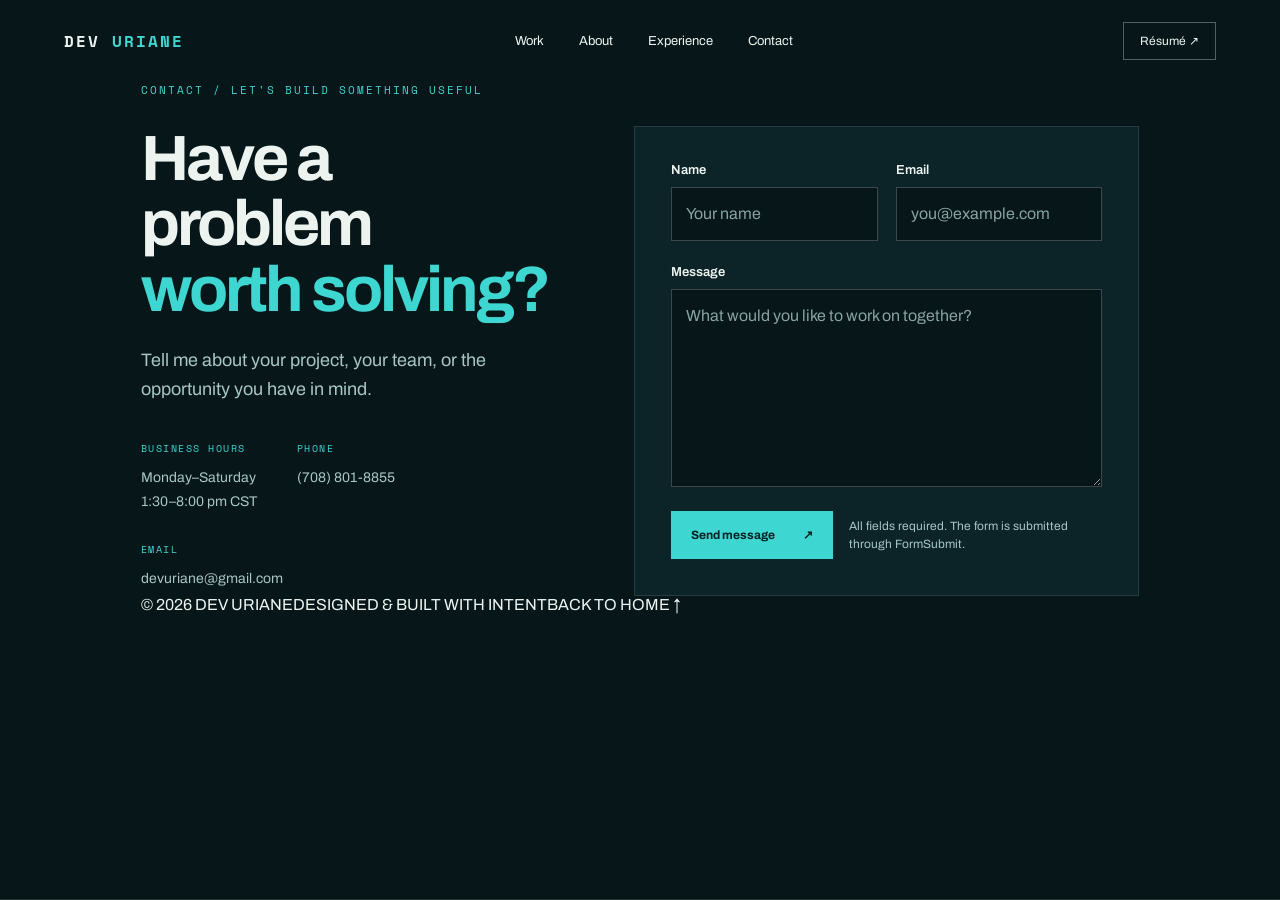
==== contact.html @ dd5e5872 "Add dedicated contact page with form and contact details" ====
<!doctype html>
<html lang="en">
  <head>
    <meta charset="utf-8" />
    <meta name="viewport" content="width=device-width, initial-scale=1" />
    <meta name="description" content="Contact Uriane Robinson about software, web development, digital strategy, analytics, and creative technology." />
    <meta name="author" content="Uriane Robinson" />
    <meta name="theme-color" content="#071719" />
    <meta property="og:type" content="website" />
    <meta property="og:title" content="Contact | Uriane Robinson — Dev Uriane" />
    <meta property="og:description" content="Tell me about your project, your team, or the opportunity you have in mind." />
    <meta property="og:url" content="https://yurijha.github.io/Brittany/contact.html" />
    <link rel="canonical" href="https://yurijha.github.io/Brittany/contact.html" />
    <title>Contact | Uriane Robinson — Dev Uriane</title>
    <link rel="preconnect" href="https://fonts.googleapis.com" />
    <link rel="preconnect" href="https://fonts.gstatic.com" crossorigin />
    <link href="https://fonts.googleapis.com/css2?family=Archivo:wght@400;500;600;700;800&family=Space+Mono:wght@400;700&display=swap" rel="stylesheet" />
    <link rel="stylesheet" href="Brittany.css" />
    <link rel="stylesheet" href="Brittany-overrides.css?v=work-centered-3" />
    <style>
      .contact-page { min-height: 100vh; padding-top: 82px; }
      .contact-page .contact-layout { display:grid; grid-template-columns:minmax(0, .9fr) minmax(0, 1.1fr); gap:8%; align-items:start; }
      .contact-page .contact-intro h1 { font-size:clamp(42px, 5vw, 76px); line-height:1.02; letter-spacing:-3px; margin:0 0 24px; }
      .contact-page .contact-intro h1 em { color:var(--cyan); font-style:normal; }
      .contact-page .contact-description { max-width:410px; color:var(--soft); font-size:18px; line-height:1.6; margin:0 0 24px; }
      .contact-page .contact-details { display:flex; flex-wrap:wrap; gap:28px 40px; margin:38px 0 0; }
      .contact-page .contact-details dt { font:10px "Space Mono",monospace; letter-spacing:1.5px; color:var(--cyan); margin-bottom:10px; }
      .contact-page .contact-details dd { margin:0; color:var(--soft); font-size:14px; line-height:1.7; overflow-wrap:anywhere; }
      .contact-page .contact-details a:hover { color:var(--cyan); }
      .contact-page .contact-form { min-width:0; background:var(--panel); border:1px solid var(--line); padding:clamp(20px,3vw,36px); }
      .contact-page .contact-fields { display:grid; grid-template-columns:minmax(0,1fr) minmax(0,1fr); gap:18px; }
      .contact-page .contact-field { display:flex; flex-direction:column; gap:10px; margin-bottom:24px; min-width:0; }
      .contact-page .contact-field label { font-size:13px; font-weight:600; }
      .contact-page .contact-field input,.contact-page .contact-field textarea { width:100%; min-width:0; border:1px solid #ffffff35; border-radius:0; background:#071719; color:var(--white); padding:14px; font:inherit; font-size:16px; line-height:1.5; }
      .contact-page .contact-field textarea { resize:vertical; min-height:170px; }
      .contact-page .contact-field input::placeholder,.contact-page .contact-field textarea::placeholder { color:var(--soft); opacity:.8; }
      .contact-page .contact-submit { display:flex; flex-wrap:wrap; gap:16px; align-items:center; }
      .contact-page .contact-submit button { border:0; cursor:pointer; min-height:48px; }
      .contact-page .contact-submit button:hover { background:#78e6e0; }
      .contact-page .contact-submit p { font-size:12px; line-height:1.5; color:var(--soft); max-width:220px; margin:0; }
      .contact-page .kicker { margin-bottom:28px; }
      @media(max-width:900px) { .contact-page .contact-layout { grid-template-columns:1fr; gap:42px; } }
      @media(max-width:480px) { .contact-page .contact-fields { grid-template-columns:1fr; gap:0; } }
    </style>
  </head>
  <body>
    <a class="skip-link" href="#contact-main">Skip to content</a>
    <header class="topbar">
      <a class="brand" href="index.html#top">DEV <span>URIANE</span></a>
      <nav id="primary-navigation" aria-label="Primary navigation">
        <a href="index.html#work">Work</a><a href="index.html#about">About</a><a href="index.html#experience">Experience</a><a href="contact.html" aria-current="page">Contact</a>
      </nav>
      <a class="resume" href="https://raw.githubusercontent.com/Yurijha/Dev-Uriane/master/Uriane%20Robinson%20-%20Dev%20Uriane%20.pdf" target="_blank" rel="noopener">Résumé ↗</a>
      <button class="menu" type="button" aria-label="Open menu" aria-controls="primary-navigation" aria-expanded="false">☰</button>
    </header>
    <main id="contact-main" class="contact-page section" tabindex="-1">
      <p class="kicker">CONTACT / LET'S BUILD SOMETHING USEFUL</p>
      <div class="contact-layout">
        <div class="contact-intro">
          <h1>Have a problem<br /><em>worth solving?</em></h1>
          <p class="contact-description">Tell me about your project, your team, or the opportunity you have in mind.</p>
          <dl class="contact-details">
            <div><dt>BUSINESS HOURS</dt><dd>Monday–Saturday<br />1:30–8:00 pm CST</dd></div>
            <div><dt>PHONE</dt><dd><a href="tel:+17088018855">(708) 801-8855</a></dd></div>
            <div><dt>EMAIL</dt><dd><a href="mailto:devuriane@gmail.com">devuriane@gmail.com</a></dd></div>
          </dl>
        </div>
        <form class="contact-form" action="https://formsubmit.co/urianer2@outlook.com" method="POST" target="_blank" rel="noopener">
          <div class="contact-fields">
            <div class="contact-field"><label for="contact-name">Name</label><input id="contact-name" name="name" type="text" autocomplete="name" placeholder="Your name" required /></div>
            <div class="contact-field"><label for="contact-email">Email</label><input id="contact-email" name="email" type="email" autocomplete="email" placeholder="you@example.com" required /></div>
          </div>
          <div class="contact-field"><label for="contact-message">Message</label><textarea id="contact-message" name="message" rows="7" placeholder="What would you like to work on together?" required></textarea></div>
          <div class="contact-submit"><button class="button" type="submit">Send message <span aria-hidden="true">↗</span></button><p>All fields required. The form is submitted through FormSubmit.</p></div>
        </form>
      </div>
      <footer class="site-footer">
        <span>© 2026 DEV URIANE</span><span>DESIGNED &amp; BUILT WITH INTENT</span><a href="index.html#top">BACK TO HOME ↑</a>
      </footer>
    </main>
    <script src="Brittany.js"></script>
  </body>
</html>
---- Brittany.css ----
:root{--bg:#071719;--panel:#0c2428;--cyan:#3dd6d0;--soft:#a7c5c4;--white:#edf4ef;--line:#ffffff1b;font-family:Archivo,Arial,sans-serif;color:var(--white);background:var(--bg)}*{box-sizing:border-box}html{scroll-behavior:smooth}body{margin:0;background:var(--bg)}a{color:inherit;text-decoration:none}button{font:inherit;color:inherit}.topbar{height:82px;position:fixed;z-index:10;inset:0 0 auto;padding:0 5%;display:flex;align-items:center;justify-content:space-between;border-bottom:1px solid transparent;transition:.3s}.topbar.scrolled{background:#071719e8;backdrop-filter:blur(16px);border-color:var(--line)}.brand{font:700 16px 'Space Mono';letter-spacing:2px}.brand span{color:var(--cyan)}nav{display:flex;gap:35px;font-size:13px}.topbar nav a:hover,.text-link:hover,footer a:hover{color:var(--cyan)}.resume{border:1px solid #ffffff50;padding:11px 16px;font-size:12px}.menu{display:none;background:none;border:0}.hero{min-height:100svh;position:relative;display:flex;align-items:center;padding:130px 11% 90px;overflow:hidden;border-bottom:1px solid var(--line)}.hero-art{position:absolute;inset:0;background:linear-gradient(90deg,#071719f2 0%,#071719d0 42%,#07171952),url('https://raw.githubusercontent.com/Yurijha/Dev-Uriane/master/Uriane%20Robinson%20-%20Dev%20Uriane.jpg') center right/cover no-repeat;filter:saturate(.72);z-index:-1}.hero:after{content:'';position:absolute;inset:0;background:linear-gradient(120deg,transparent 0 55%,#3dd6d015 75%,transparent);pointer-events:none}.hero-copy{max-width:720px}.kicker{font:11px 'Space Mono';letter-spacing:2px;color:var(--cyan);margin:0 0 25px}.hero h1{font-size:clamp(48px,8vw,122px);line-height:.98;letter-spacing:-6px;margin:0 0 35px;font-weight:700}.hero h1 i{display:inline-block;width:13px;height:13px;background:var(--cyan);margin-left:10px;animation:blink 1s steps(2) infinite}.intro{font-size:clamp(20px,2.3vw,31px);line-height:1.25;max-width:620px;color:#dce9e5;margin:0 0 35px}.hero-actions{display:flex;align-items:center;gap:30px}.button{background:var(--cyan);color:#062023;padding:15px 20px;font-size:12px;font-weight:700}.button span{margin-left:26px}.text-link{font-size:13px}.hero-meta{position:absolute;bottom:28px;left:5%;right:5%;display:flex;justify-content:space-between;color:#a3bbbb;font:10px 'Space Mono';letter-spacing:1px}.section{padding:135px 11%;border-bottom:1px solid var(--line)}.section-head{display:grid;grid-template-columns:1fr 1fr;align-items:end;margin-bottom:70px}.section h2{font-size:clamp(40px,5vw,75px);line-height:1.03;letter-spacing:-3px;margin:0}.section h2 em{font-style:normal;color:var(--cyan)}.lede{color:var(--soft);max-width:370px;line-height:1.7;justify-self:end}.cards{display:grid;grid-template-columns:1.2fr 1fr 1fr;gap:18px}.card{background:var(--panel);min-height:390px;display:flex;flex-direction:column;border:1px solid var(--line);transition:transform .3s,border-color .3s}.card:hover{transform:translateY(-8px);border-color:#3dd6d06b}.card-visual{height:235px;position:relative;padding:24px;overflow:hidden;background:#0c2d31}.card-visual span{font:12px 'Space Mono';color:var(--cyan)}.card-visual b{position:absolute;bottom:22px;left:24px;font:18px 'Space Mono';letter-spacing:1px}.cyan-grid{background:linear-gradient(135deg,#103e43,#0c2529),repeating-linear-gradient(45deg,#3dd6d010 0 1px,transparent 1px 24px)}.dark-grid{background:radial-gradient(circle at 70% 30%,#2b8c8c66,transparent 32%),#09191c}.portrait{background:linear-gradient(0deg,#071719aa,transparent),url('https://raw.githubusercontent.com/Yurijha/Dev-Uriane/master/Uriane%20Robinson%20-%20Dev%20Uriane.jpg') center/cover}.card-info{padding:24px}.card-info p{font:10px 'Space Mono';color:var(--cyan);letter-spacing:1px}.card h3{font-size:22px;line-height:1.15;margin:20px 0 30px}.card-info a{font-size:12px;color:var(--soft)}.about{display:grid;grid-template-columns:1fr 1fr;gap:10%;background:#0a2024}.about-copy{padding-top:40px}.about-copy>p{font-size:22px;line-height:1.45;color:#dbe7e3;margin:0 0 28px}.skills{display:flex;flex-wrap:wrap;gap:10px;margin-top:45px}.skills span{border:1px solid #ffffff35;padding:10px 12px;font:10px 'Space Mono';color:var(--soft)}.contact{min-height:72vh;display:flex;flex-direction:column;justify-content:center}.contact h2{margin-bottom:45px}.email{font-size:clamp(24px,4vw,58px);color:var(--cyan);border-bottom:1px solid var(--cyan);width:max-content}.contact footer{margin-top:130px;display:flex;justify-content:space-between;color:#9bb4b3;font:10px 'Space Mono';letter-spacing:1px}.contact footer a{color:var(--white)}@keyframes blink{50%{opacity:0}}@media(max-width:760px){.topbar{height:70px}.topbar nav,.resume{display:none}.menu{display:block;border:1px solid #ffffff40;padding:8px 11px}.hero{padding:120px 8% 110px}.hero-art{background-position:65% center}.hero h1{letter-spacing:-3px}.hero-meta{left:8%;right:8%;font-size:8px}.hero-meta span:nth-child(2){display:none}.section{padding:95px 8%}.section-head,.about{display:block}.lede{margin-top:25px}.cards{grid-template-columns:1fr}.card{min-height:330px}.card-visual{height:190px}.about-copy{padding-top:35px}.about-copy>p{font-size:19px}.contact footer{display:grid;gap:17px;margin-top:90px}.email{font-size:27px}}


/* Accessibility and responsive navigation */
.skip-link {
  position: absolute;
  top: 8px;
  left: 8px;
  z-index: 100;
  padding: 12px 16px;
  color: #062023;
  background: var(--cyan);
  transform: translateY(-160%);
}
.skip-link:focus { transform: translateY(0); }
:where(a, button, input, textarea, iframe):focus-visible {
  outline: 2px solid var(--cyan);
  outline-offset: 4px;
}
.menu { cursor: pointer; }
@media (max-width: 760px) {
  .topbar { gap: 12px; }
  .topbar nav {
    display: none;
    position: absolute;
    top: 70px;
    left: 0;
    right: 0;
    padding: 18px 8% 24px;
    background: #071719f7;
    border-bottom: 1px solid var(--line);
    flex-direction: column;
    gap: 0;
  }
  .topbar.nav-open nav { display: flex; }
  .topbar nav a {
    display: block;
    padding: 15px 0;
    border-bottom: 1px solid var(--line);
  }
  .topbar nav a:last-child { border-bottom: 0; }
}
@media (prefers-reduced-motion: reduce) {
  *, *::before, *::after {
    scroll-behavior: auto !important;
    animation-duration: 0.01ms !important;
    animation-iteration-count: 1 !important;
    transition-duration: 0.01ms !important;
  }
}
---- Brittany-overrides.css ----
.about-copy > p {
  font-size: 20px;
  line-height: 1.55;
  margin-bottom: 24px;
}
.skills {
  margin-top: 38px;
}
.experience {
  background: #071719;
}
.company-grid {
  display: grid;
  grid-template-columns: repeat(2, 1fr);
  gap: 14px;
}
.company {
  display: flex;
  align-items: center;
  gap: 20px;
  padding: 20px;
  border: 1px solid var(--line);
  background: #0b2226;
}
.company-mark {
  width: 58px;
  height: 58px;
  display: grid;
  place-items: center;
  flex: none;
  border: 1px solid #ffffff42;
  color: var(--cyan);
  font: 700 13px "Space Mono";
  letter-spacing: -1px;
}
.company b {
  display: block;
  font-size: 13px;
  letter-spacing: 1px;
}
.company span {
  display: block;
  margin-top: 8px;
  color: var(--soft);
  font-size: 12px;
  line-height: 1.5;
}
.c4 {
  font-size: 18px;
}
.milhouse {
  font-size: 24px;
}
.ewb {
  background: var(--cyan);
  color: #062023;
  border-color: var(--cyan);
}
.dev {
  border-radius: 50%;
}
@media (max-width: 760px) {
  .cards,
  .company-grid {
    grid-template-columns: 1fr;
  }
  .about-copy > p {
    font-size: 18px;
  }
  .experience .section-head {
    display: block;
  }
}

/* Keep the section marker left; center the statement across the full section. */
.work .section-head {
  display: grid;
  grid-template-columns: minmax(0, 1fr);
  align-items: start;
  gap: 32px;
}
.work .section-head > .kicker {
  justify-self: start;
  text-align: left;
  margin: 0;
}
.work-heading {
  width: 100%;
  max-width: 1050px;
  min-width: 0;
  justify-self: center;
  text-align: center;
}
.work-heading h2 {
  font-size: clamp(36px, 5vw, 75px);
  text-align: center;
}
.work-heading h2 > span,
.work-heading h2 > em {
  display: block;
  text-wrap: balance;
}
.work-heading h2 small {
  display: block;
  margin: 28px auto 0;
  padding: 0;
  width: 100%;
  max-width: 640px;
  color: var(--soft);
  font-family: inherit;
  font-weight: 500;
  font-size: clamp(18px, 2vw, 28px);
  line-height: 1.35;
  letter-spacing: normal;
  text-align: center;
  text-wrap: balance;
}
@media (max-width: 760px) {
  .work .section-head {
    gap: 28px;
  }
  .work-heading h2 {
    letter-spacing: -1.5px;
  }
  .work-heading h2 small {
    margin-top: 24px;
    font-size: 20px;
  }
}
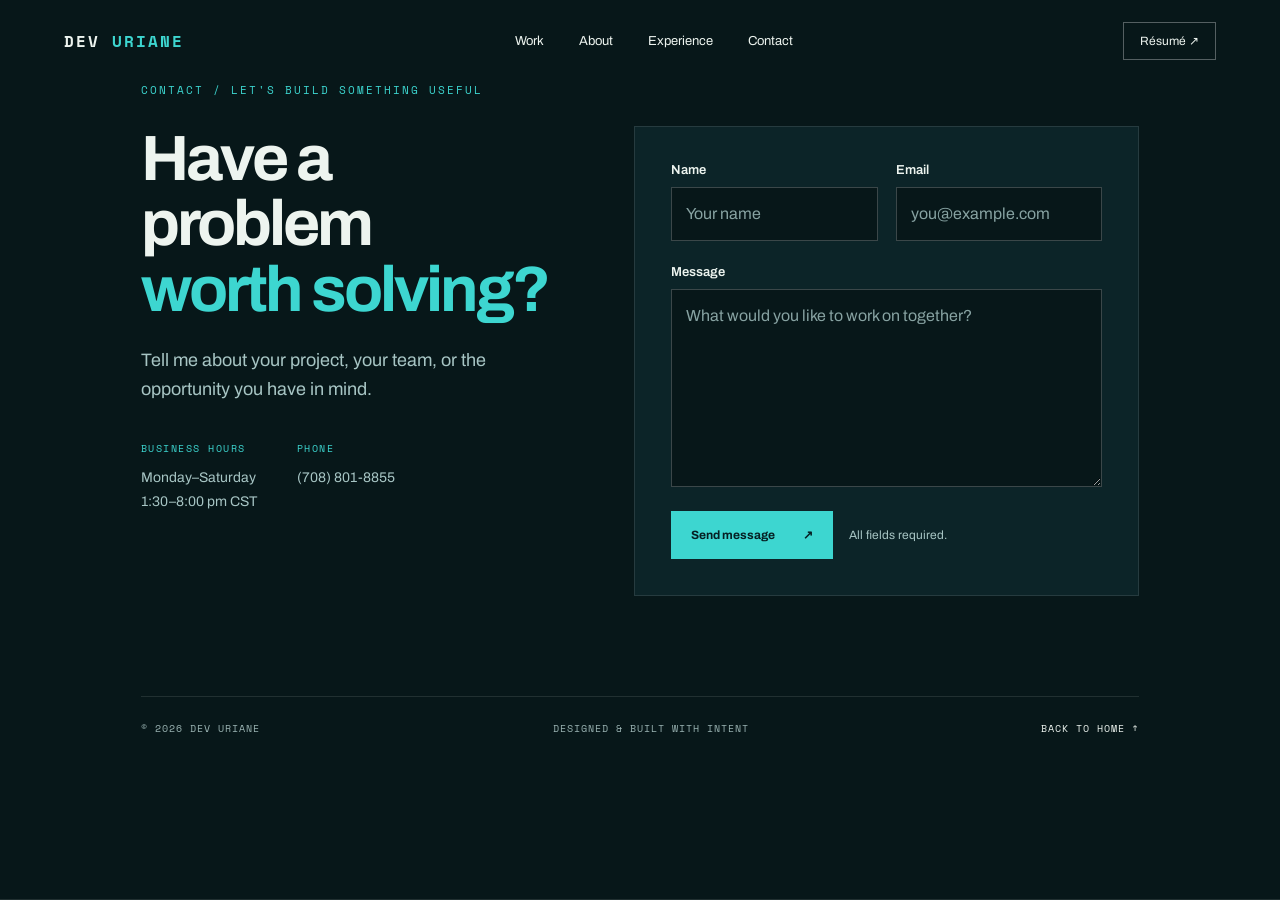
==== commit 80e6195a: "Update contact.html" ====
--- a/contact.html
+++ b/contact.html
@@ -62,7 +62,6 @@
           <dl class="contact-details">
             <div><dt>BUSINESS HOURS</dt><dd>Monday–Saturday<br />1:30–8:00 pm CST</dd></div>
             <div><dt>PHONE</dt><dd><a href="tel:+17088018855">(708) 801-8855</a></dd></div>
-            <div><dt>EMAIL</dt><dd><a href="mailto:devuriane@gmail.com">devuriane@gmail.com</a></dd></div>
           </dl>
         </div>
         <form class="contact-form" action="https://formsubmit.co/urianer2@outlook.com" method="POST" target="_blank" rel="noopener">
@@ -71,7 +70,7 @@
             <div class="contact-field"><label for="contact-email">Email</label><input id="contact-email" name="email" type="email" autocomplete="email" placeholder="you@example.com" required /></div>
           </div>
           <div class="contact-field"><label for="contact-message">Message</label><textarea id="contact-message" name="message" rows="7" placeholder="What would you like to work on together?" required></textarea></div>
-          <div class="contact-submit"><button class="button" type="submit">Send message <span aria-hidden="true">↗</span></button><p>All fields required. The form is submitted through FormSubmit.</p></div>
+          <div class="contact-submit"><button class="button" type="submit">Send message <span aria-hidden="true">↗</span></button><p>All fields required.</p></div>
         </form>
       </div>
       <footer class="site-footer">
@@ -80,4 +79,4 @@
     </main>
     <script src="Brittany.js"></script>
   </body>
-</html>+</html>
--- a/Brittany.css
+++ b/Brittany.css
@@ -48,3 +48,8 @@
     transition-duration: 0.01ms !important;
   }
 }
+
+.site-footer{margin-top:100px;padding-top:24px;border-top:1px solid var(--line);display:flex;justify-content:space-between;gap:18px;color:#9bb4b3;font:10px 'Space Mono';letter-spacing:1px}
+.site-footer a{color:var(--white)}
+.site-footer a:hover{color:var(--cyan)}
+@media(max-width:760px){.site-footer{display:grid;gap:17px;margin-top:75px}}
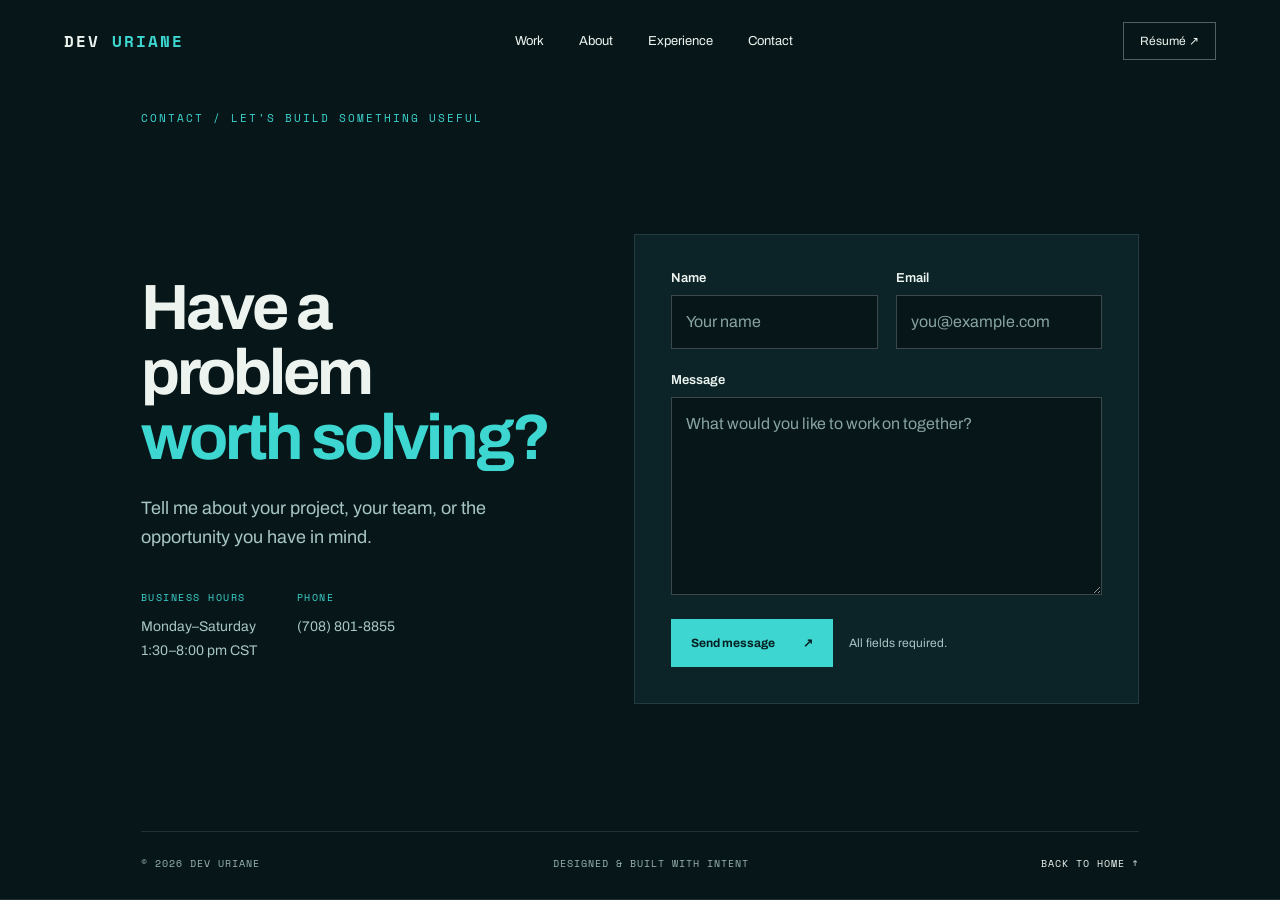
==== commit 92e09e7e: "Center contact content and lower footer" ====
--- a/contact.html
+++ b/contact.html
@@ -3,11 +3,11 @@
   <head>
     <meta charset="utf-8" />
     <meta name="viewport" content="width=device-width, initial-scale=1" />
-    <meta name="description" content="Contact Uriane Robinson about software, web development, digital strategy, analytics, and creative technology." />
+    <meta name="description" content="Contact Uriane Robinson about full-stack software engineering, technical account management, digital strategy, and engineering project delivery." />
     <meta name="author" content="Uriane Robinson" />
     <meta name="theme-color" content="#071719" />
     <meta property="og:type" content="website" />
-    <meta property="og:title" content="Contact | Uriane Robinson — Dev Uriane" />
+    <meta property="og:title" content="Contact | Uriane Robinson — Full-Stack Engineering & Technical Account Management" />
     <meta property="og:description" content="Tell me about your project, your team, or the opportunity you have in mind." />
     <meta property="og:url" content="https://yurijha.github.io/Brittany/contact.html" />
     <link rel="canonical" href="https://yurijha.github.io/Brittany/contact.html" />
@@ -18,8 +18,24 @@
     <link rel="stylesheet" href="Brittany.css" />
     <link rel="stylesheet" href="Brittany-overrides.css?v=work-centered-3" />
     <style>
-      .contact-page { min-height: 100vh; padding-top: 82px; }
-      .contact-page .contact-layout { display:grid; grid-template-columns:minmax(0, .9fr) minmax(0, 1.1fr); gap:8%; align-items:start; }
+      .contact-page {
+        min-height: 100vh;
+        min-height: 100svh;
+        padding: 110px 11% 28px;
+        display: flex;
+        flex-direction: column;
+      }
+      .contact-page > .kicker { margin-bottom: 24px; }
+      .contact-page .contact-layout {
+        display: grid;
+        grid-template-columns: minmax(0, .9fr) minmax(0, 1.1fr);
+        gap: 8%;
+        align-items: center;
+        flex: 1;
+      }
+      .contact-page > .site-footer {
+        margin-top: 48px;
+      }
       .contact-page .contact-intro h1 { font-size:clamp(42px, 5vw, 76px); line-height:1.02; letter-spacing:-3px; margin:0 0 24px; }
       .contact-page .contact-intro h1 em { color:var(--cyan); font-style:normal; }
       .contact-page .contact-description { max-width:410px; color:var(--soft); font-size:18px; line-height:1.6; margin:0 0 24px; }
@@ -39,8 +55,8 @@
       .contact-page .contact-submit button:hover { background:#78e6e0; }
       .contact-page .contact-submit p { font-size:12px; line-height:1.5; color:var(--soft); max-width:220px; margin:0; }
       .contact-page .kicker { margin-bottom:28px; }
-      @media(max-width:900px) { .contact-page .contact-layout { grid-template-columns:1fr; gap:42px; } }
-      @media(max-width:480px) { .contact-page .contact-fields { grid-template-columns:1fr; gap:0; } }
+      @media(max-width:900px) { .contact-page { padding: 100px 8% 28px; } .contact-page .contact-layout { grid-template-columns:1fr; gap:42px; flex: initial; } .contact-page > .site-footer { margin-top: 64px; } }
+      @media(max-width:480px) { .contact-page .contact-fields { grid-template-columns:1fr; gap:0; } .contact-page { min-height: 100svh; } }
     </style>
   </head>
   <body>
--- a/Brittany-overrides.css
+++ b/Brittany-overrides.css
@@ -127,3 +127,161 @@
     font-size: 20px;
   }
 }
+
+
+/* Services-first homepage structure */
+.services .section-head {
+  grid-template-columns: minmax(0, 1.1fr) minmax(0, .8fr);
+  gap: 8%;
+  align-items: end;
+}
+.service-grid {
+  display: grid;
+  grid-template-columns: repeat(3, minmax(0, 1fr));
+  gap: 16px;
+}
+.service-card {
+  position: relative;
+  min-height: 350px;
+  padding: 28px;
+  border: 1px solid var(--line);
+  background: linear-gradient(145deg, #0c2428, #091d20);
+  display: flex;
+  flex-direction: column;
+  transition: transform .25s ease, border-color .25s ease;
+}
+.service-card:hover {
+  transform: translateY(-5px);
+  border-color: #3dd6d06b;
+}
+.service-number {
+  position: absolute;
+  top: 24px;
+  right: 24px;
+  color: #a7c5c4;
+  font: 11px 'Space Mono', monospace;
+}
+.service-symbol {
+  display: grid;
+  place-items: center;
+  width: 52px;
+  height: 52px;
+  margin-bottom: 32px;
+  border: 1px solid #3dd6d05c;
+  color: var(--cyan);
+  font-size: 27px;
+}
+.service-card h3 {
+  margin: 0 0 16px;
+  font-size: 23px;
+  line-height: 1.15;
+}
+.service-card > p {
+  color: var(--soft);
+  font-size: 14px;
+  line-height: 1.7;
+  margin: 0 0 18px;
+}
+.service-card .service-outcome {
+  margin-top: auto;
+  padding-top: 20px;
+  border-top: 1px solid var(--line);
+  font-size: 12px;
+}
+.service-outcome strong {
+  display: block;
+  margin-bottom: 8px;
+  color: var(--cyan);
+  font: 10px 'Space Mono', monospace;
+  letter-spacing: 1.3px;
+}
+.service-card-wide {
+  grid-column: span 2;
+}
+.business-development {
+  display: grid;
+  grid-template-columns: minmax(0, 1fr) minmax(0, .9fr);
+  gap: 8%;
+  align-items: center;
+  background: #0a2024;
+}
+.business-development-copy h2 {
+  margin: 0 0 28px;
+}
+.business-development-copy > p:not(.kicker) {
+  max-width: 640px;
+  color: var(--soft);
+  font-size: 17px;
+  line-height: 1.75;
+  margin: 0 0 22px;
+}
+.business-development-copy .button {
+  display: inline-block;
+  margin-top: 10px;
+}
+.business-development-preview {
+  position: relative;
+  display: block;
+  min-height: 380px;
+  overflow: hidden;
+  border: 1px solid var(--line);
+  background: #fff;
+}
+.business-development-preview iframe {
+  position: absolute;
+  inset: 0;
+  width: 138.9%;
+  height: 138.9%;
+  border: 0;
+  background: #fff;
+  transform: scale(.72);
+  transform-origin: top left;
+  pointer-events: none;
+}
+.business-development-preview span {
+  position: absolute;
+  z-index: 2;
+  left: 20px;
+  right: 20px;
+  bottom: 0;
+  padding: 35px 0 20px;
+  color: var(--white);
+  font: 11px 'Space Mono', monospace;
+  letter-spacing: 1.2px;
+  background: linear-gradient(transparent, #071719e8);
+}
+@media (max-width: 900px) {
+  .service-grid { grid-template-columns: repeat(2, minmax(0, 1fr)); }
+  .service-card-wide { grid-column: span 2; }
+  .business-development { grid-template-columns: 1fr; gap: 36px; }
+  .business-development-preview { min-height: 340px; }
+}
+@media (max-width: 760px) {
+  .services .section-head { display: block; }
+  .service-grid { grid-template-columns: 1fr; }
+  .service-card, .service-card-wide { grid-column: auto; min-height: 0; }
+  .service-card { padding: 24px; }
+  .service-card .service-outcome { margin-top: 10px; }
+  .business-development-copy h2 { letter-spacing: -1.5px; }
+  .business-development-copy > p:not(.kicker) { font-size: 16px; }
+  .business-development-preview { min-height: 270px; }
+}
+
+/* Expanded service portfolio: full-stack engineering, account management, and project delivery. */
+.service-card-wide { grid-column: auto; }
+.service-card h3 { max-width: 95%; }
+.service-card p { overflow-wrap: anywhere; }
+@media (min-width: 901px) {
+  .service-card:last-child { grid-column: span 2; }
+}
+@media (max-width: 900px) {
+  .service-card:last-child { grid-column: span 2; }
+}
+@media (max-width: 760px) {
+  .service-card:last-child { grid-column: auto; }
+}
+
+/* Reverse the cyan sweep so the lighter area sits toward the About heading and the paragraph side stays darker. */
+.about {
+  background: linear-gradient(-60deg, transparent 0 55%, #3dd6d045 75%, transparent), #0a2024;
+}
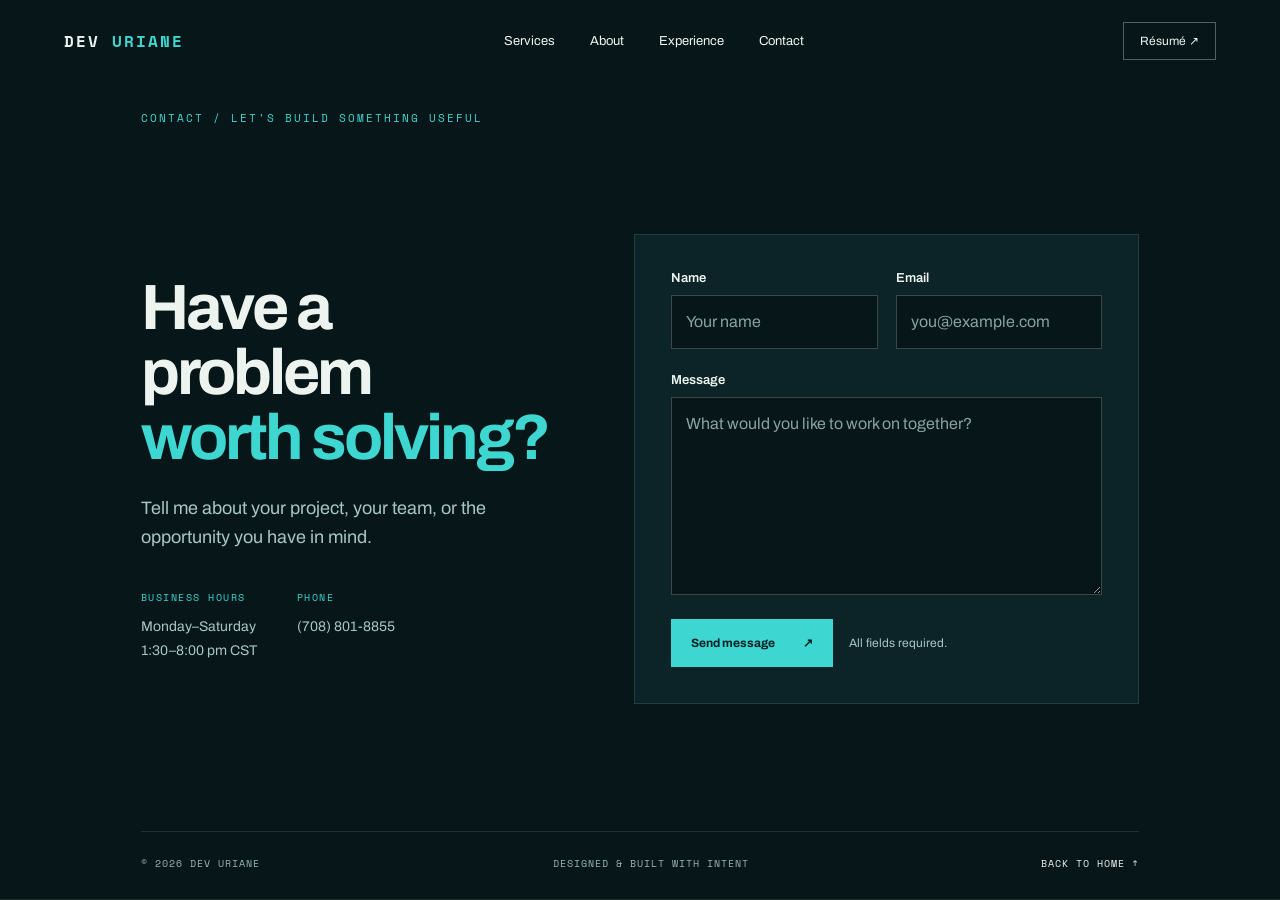
==== commit 7215affc: "Align contact navigation with homepage Services section" ====
--- a/contact.html
+++ b/contact.html
@@ -64,7 +64,7 @@
     <header class="topbar">
       <a class="brand" href="index.html#top">DEV <span>URIANE</span></a>
       <nav id="primary-navigation" aria-label="Primary navigation">
-        <a href="index.html#work">Work</a><a href="index.html#about">About</a><a href="index.html#experience">Experience</a><a href="contact.html" aria-current="page">Contact</a>
+        <a href="index.html#services">Services</a><a href="index.html#about">About</a><a href="index.html#experience">Experience</a><a href="contact.html" aria-current="page">Contact</a>
       </nav>
       <a class="resume" href="https://raw.githubusercontent.com/Yurijha/Dev-Uriane/master/Uriane%20Robinson%20-%20Dev%20Uriane%20.pdf" target="_blank" rel="noopener">Résumé ↗</a>
       <button class="menu" type="button" aria-label="Open menu" aria-controls="primary-navigation" aria-expanded="false">☰</button>
--- a/Brittany-overrides.css
+++ b/Brittany-overrides.css
@@ -285,3 +285,15 @@
 .about {
   background: linear-gradient(-60deg, transparent 0 55%, #3dd6d045 75%, transparent), #0a2024;
 }
+/* The main element is focused as a navigation destination; keep the focus ring on the triggering link, not around the entire page. */
+#top:focus {
+  outline: none;
+}
+/* Match the contact page's footer separation: divider belongs to the footer, not the experience section. */
+#experience {
+  border-bottom: 0;
+}
+
+body > .site-footer {
+  border-top: 1px solid var(--line);
+}
